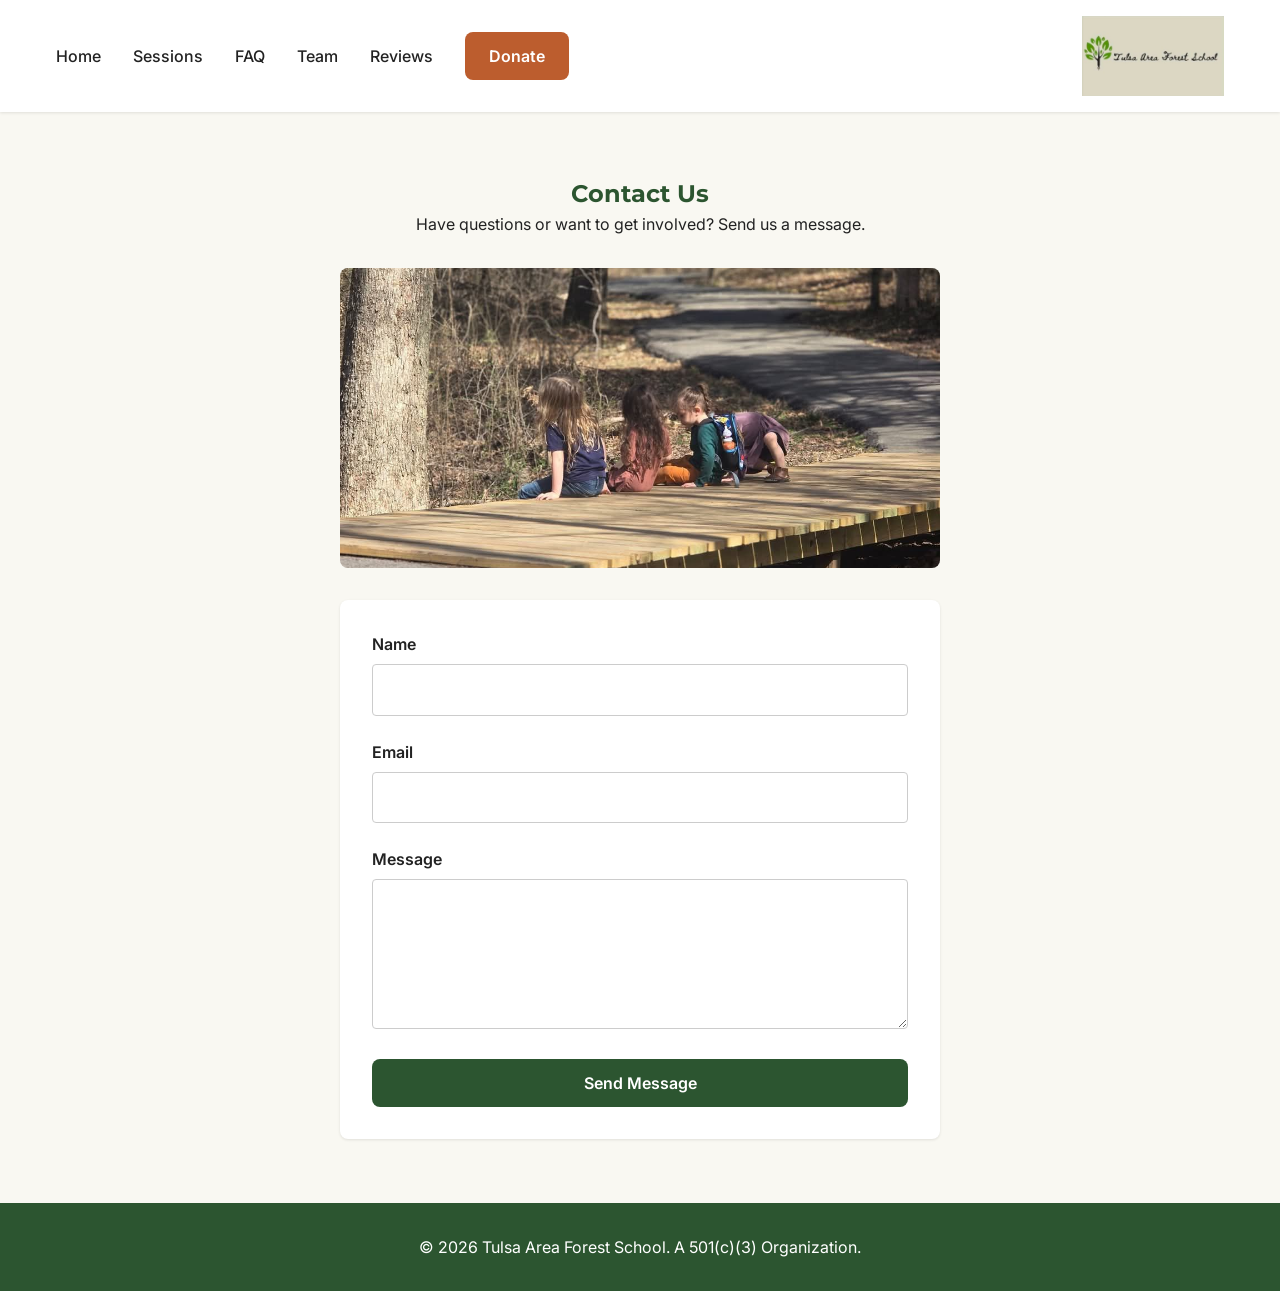
==== contact.html @ d59ee979 "Initial commit" ====
<!DOCTYPE html>
<html lang="en">

<head>
    <meta charset="UTF-8">
    <meta name="viewport" content="width=device-width, initial-scale=1.0">
    <title>Contact Us | Tulsa Area Forest School</title>
    <link rel="preconnect" href="https://fonts.googleapis.com">
    <link rel="preconnect" href="https://fonts.gstatic.com" crossorigin>
    <link
        href="https://fonts.googleapis.com/css2?family=Inter:wght@400;500;600&family=Montserrat:wght@500;600;700&display=swap"
        rel="stylesheet">
    <link rel="stylesheet" href="styles/main.css">
    <style>
        .contact-form {
            max-width: 600px;
            margin: 0 auto;
            text-align: left;
            background: white;
            padding: 2rem;
            border-radius: var(--radius-md);
            box-shadow: var(--shadow-sm);
        }

        .form-group {
            margin-bottom: 1.5rem;
        }

        .form-label {
            display: block;
            margin-bottom: 0.5rem;
            font-weight: 600;
        }

        .form-input,
        .form-textarea {
            width: 100%;
            padding: 0.8rem;
            border: 1px solid #ccc;
            border-radius: var(--radius-sm);
            font-family: inherit;
        }

        .form-textarea {
            resize: vertical;
            min-height: 150px;
        }
    </style>
</head>

<body>
    <header class="site-header">
        <div class="container header-inner">
            <a href="index.html" class="logo">
                <img src="assets/images/logo.jpg" alt="Tulsa Area Forest School Logo" width="100">
            </a>
            <nav class="main-nav">
                <ul class="nav-list">
                    <li><a href="index.html" class="nav-link">Home</a></li>

                    <li><a href="sessions.html" class="nav-link">Sessions</a></li>
                    <li><a href="faq.html" class="nav-link">FAQ</a></li>
                    <li><a href="team.html" class="nav-link">Team</a></li>
                    <li><a href="reviews.html" class="nav-link">Reviews</a></li>
                    <li><a href="donations.html" class="btn btn-secondary">Donate</a></li>
                </ul>
                <button class="mobile-menu-toggle" aria-label="Toggle Menu">
                    <span class="bar"></span>
                    <span class="bar"></span>
                    <span class="bar"></span>
                </button>
            </nav>
        </div>
    </header>

    <main>
        <section class="section text-center">
            <div class="container">
                <h1>Contact Us</h1>
                <p style="margin-bottom: 2rem;">Have questions or want to get involved? Send us a message.</p>

                <div style="max-width: 600px; margin: 0 auto 2rem;">
                    <img src="assets/images/kids-on-a-bridge.jpg" alt="Children gathering outdoors"
                        style="width: 100%; height: 300px; object-fit: cover; border-radius: var(--radius-md);">
                </div>

                <form class="contact-form" action="#" method="POST">
                    <div class="form-group">
                        <label for="name" class="form-label">Name</label>
                        <input type="text" id="name" name="name" class="form-input" required>
                    </div>
                    <div class="form-group">
                        <label for="email" class="form-label">Email</label>
                        <input type="email" id="email" name="email" class="form-input" required>
                    </div>
                    <div class="form-group">
                        <label for="message" class="form-label">Message</label>
                        <textarea id="message" name="message" class="form-textarea" required></textarea>
                    </div>
                    <button type="submit" class="btn btn-primary" style="width: 100%;">Send Message</button>
                </form>
            </div>
        </section>
    </main>

    <footer class="site-footer"
        style="background: var(--clr-primary); color: white; padding: 2rem 0; margin-top: auto;">
        <div class="container text-center">
            <p>&copy; 2026 Tulsa Area Forest School. A 501(c)(3) Organization.</p>
        </div>
    </footer>

    <script src="scripts/main.js"></script>
</body>

</html>
---- styles/main.css ----
@import 'variables.css';
@import 'reset.css';
@import 'header.css';

/* Global Styles */
body {
    display: flex;
    flex-direction: column;
    min-height: 100vh;
}

/* Typography Utilities */
.text-center {
    text-align: center;
}

.text-primary {
    color: var(--clr-primary);
}

.text-secondary {
    color: var(--clr-secondary);
}

/* Animation Utilities */
.fade-in {
    opacity: 0;
    transform: translateY(20px);
    transition: opacity 0.6s ease-out, transform 0.6s ease-out;
}

.fade-in.visible {
    opacity: 1;
    transform: translateY(0);
}

/* Social Icons */
.social-icon {
    display: inline-flex;
    align-items: center;
    justify-content: center;
    width: 40px;
    height: 40px;
    border-radius: 50%;
    background-color: rgba(255, 255, 255, 0.2);
    color: white;
    margin: 0 0.5rem;
    transition: all 0.3s ease;
}

.social-icon:hover {
    background-color: var(--clr-secondary);
    transform: translateY(-3px);
}

/* Layout Utilities */
.container {
    width: 100%;
    max-width: 1200px;
    margin-inline: auto;
    padding-inline: var(--spacing-sm);
}

.section {
    padding-block: var(--spacing-lg);
}

/* Button Component */
.btn {
    display: inline-block;
    padding: 0.75em 1.5em;
    border-radius: var(--radius-md);
    font-weight: 600;
    transition: all 0.3s ease;
    cursor: pointer;
    border: none;
}

.btn-primary {
    background-color: var(--clr-primary);
    color: var(--clr-white);
}

.btn-primary:hover {
    background-color: var(--clr-primary-light);
    transform: translateY(-2px);
    box-shadow: var(--shadow-md);
}

.btn-secondary {
    background-color: var(--clr-secondary);
    color: var(--clr-white);
}

.btn-secondary:hover {
    opacity: 0.9;
    transform: translateY(-2px);
}

/* Session Description Truncation */
.class-description {
    margin-bottom: 1rem;
    line-height: 1.6;
}

.class-card {
    display: flex;
    flex-direction: column;
    /* ensure cards are equal height in the grid */
    height: 100%;
}

.class-card h3 {
    margin-top: 0;
}

.class-card .btn {
    margin-top: auto;
    /* Pushes button to bottom if we want aligned buttons, 
                         but with expanding text that might behave oddly. 
                         Let's keep it simple. */
    align-self: flex-start;
}
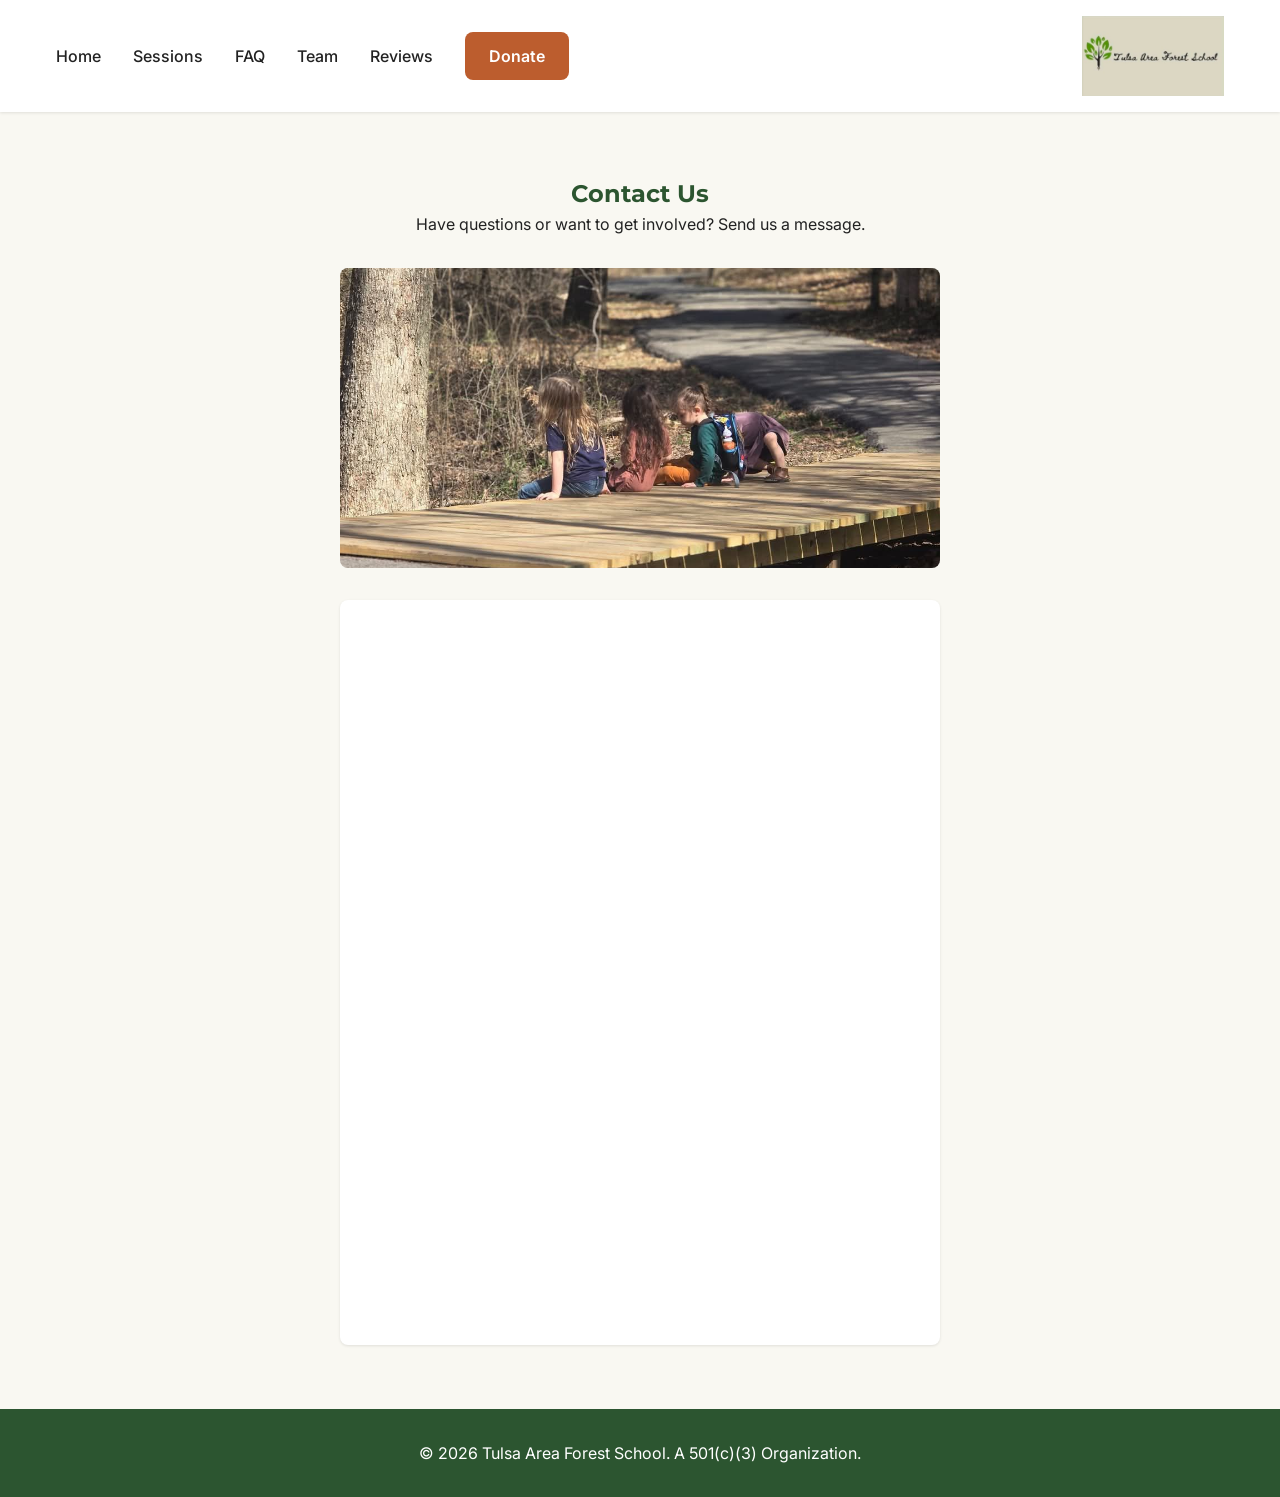
==== commit dce98bf2: "Replace contact form with Tally embed" ====
--- a/contact.html
+++ b/contact.html
@@ -12,7 +12,7 @@
         rel="stylesheet">
     <link rel="stylesheet" href="styles/main.css">
     <style>
-        .contact-form {
+        .tally-embed-wrap {
             max-width: 600px;
             margin: 0 auto;
             text-align: left;
@@ -20,30 +20,15 @@
             padding: 2rem;
             border-radius: var(--radius-md);
             box-shadow: var(--shadow-sm);
+            overflow: hidden;
         }
 
-        .form-group {
-            margin-bottom: 1.5rem;
-        }
-
-        .form-label {
+        .tally-embed-wrap iframe {
+            width: 100%;
+            max-width: 100%;
             display: block;
-            margin-bottom: 0.5rem;
-            font-weight: 600;
-        }
-
-        .form-input,
-        .form-textarea {
-            width: 100%;
-            padding: 0.8rem;
-            border: 1px solid #ccc;
-            border-radius: var(--radius-sm);
-            font-family: inherit;
-        }
-
-        .form-textarea {
-            resize: vertical;
-            min-height: 150px;
+            border: 0;
+            min-height: min(681px, 80vh);
         }
     </style>
 </head>
@@ -84,21 +69,12 @@
                         style="width: 100%; height: 300px; object-fit: cover; border-radius: var(--radius-md);">
                 </div>
 
-                <form class="contact-form" action="#" method="POST">
-                    <div class="form-group">
-                        <label for="name" class="form-label">Name</label>
-                        <input type="text" id="name" name="name" class="form-input" required>
-                    </div>
-                    <div class="form-group">
-                        <label for="email" class="form-label">Email</label>
-                        <input type="email" id="email" name="email" class="form-input" required>
-                    </div>
-                    <div class="form-group">
-                        <label for="message" class="form-label">Message</label>
-                        <textarea id="message" name="message" class="form-textarea" required></textarea>
-                    </div>
-                    <button type="submit" class="btn btn-primary" style="width: 100%;">Send Message</button>
-                </form>
+                <div class="tally-embed-wrap">
+                    <iframe data-tally-src="https://tally.so/embed/q4jdQd?alignLeft=1&hideTitle=1&transparentBackground=1&dynamicHeight=1"
+                        loading="lazy" width="100%" height="681" frameborder="0" marginheight="0" marginwidth="0"
+                        title="TFS Contact"></iframe>
+                    <script>var d=document,w="https://tally.so/widgets/embed.js",v=function(){"undefined"!=typeof Tally?Tally.loadEmbeds():d.querySelectorAll("iframe[data-tally-src]:not([src])").forEach((function(e){e.src=e.dataset.tallySrc}))};if("undefined"!=typeof Tally)v();else if(d.querySelector('script[src="'+w+'"]')==null){var s=d.createElement("script");s.src=w,s.onload=v,s.onerror=v,d.body.appendChild(s);}</script>
+                </div>
             </div>
         </section>
     </main>
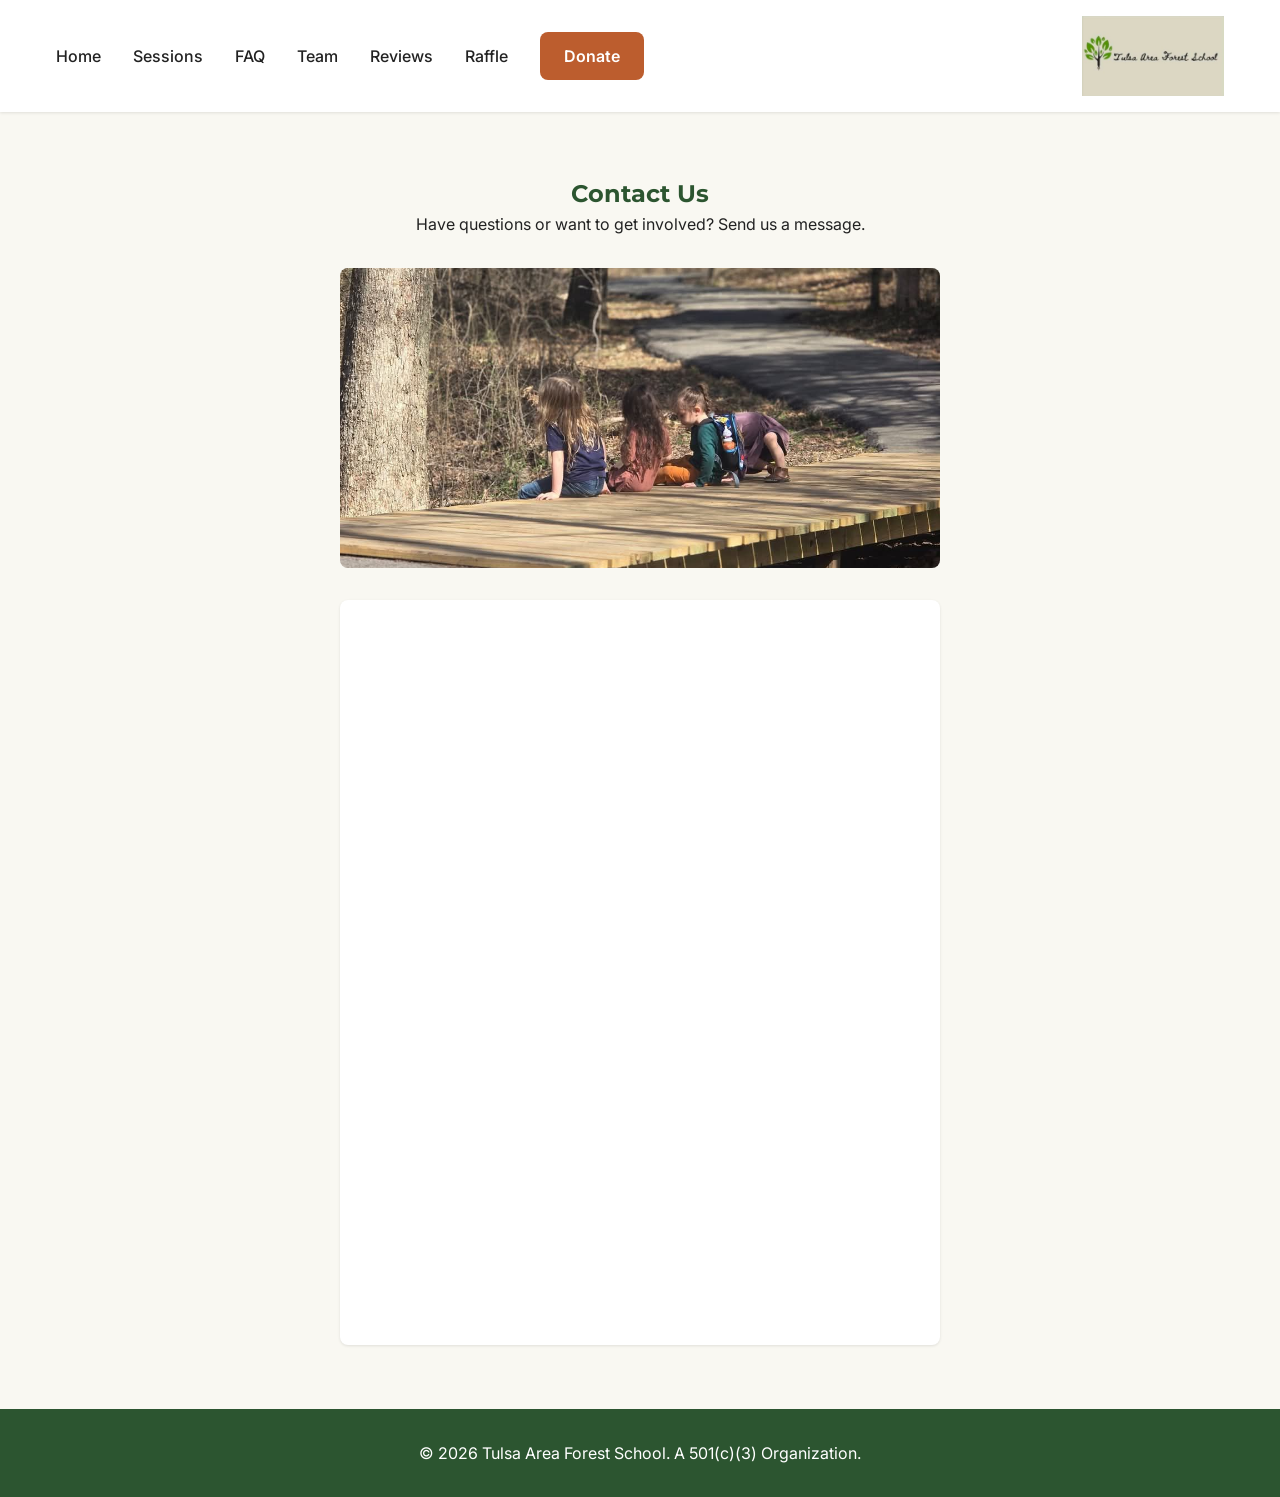
==== commit 22c7a8eb: "Add May raffle page and site links Co-authored-by: Cursor <cursoragent@cursor.com>" ====
--- a/contact.html
+++ b/contact.html
@@ -47,6 +47,7 @@
                     <li><a href="faq.html" class="nav-link">FAQ</a></li>
                     <li><a href="team.html" class="nav-link">Team</a></li>
                     <li><a href="reviews.html" class="nav-link">Reviews</a></li>
+                    <li><a href="raffle.html" class="nav-link">Raffle</a></li>
                     <li><a href="donations.html" class="btn btn-secondary">Donate</a></li>
                 </ul>
                 <button class="mobile-menu-toggle" aria-label="Toggle Menu">
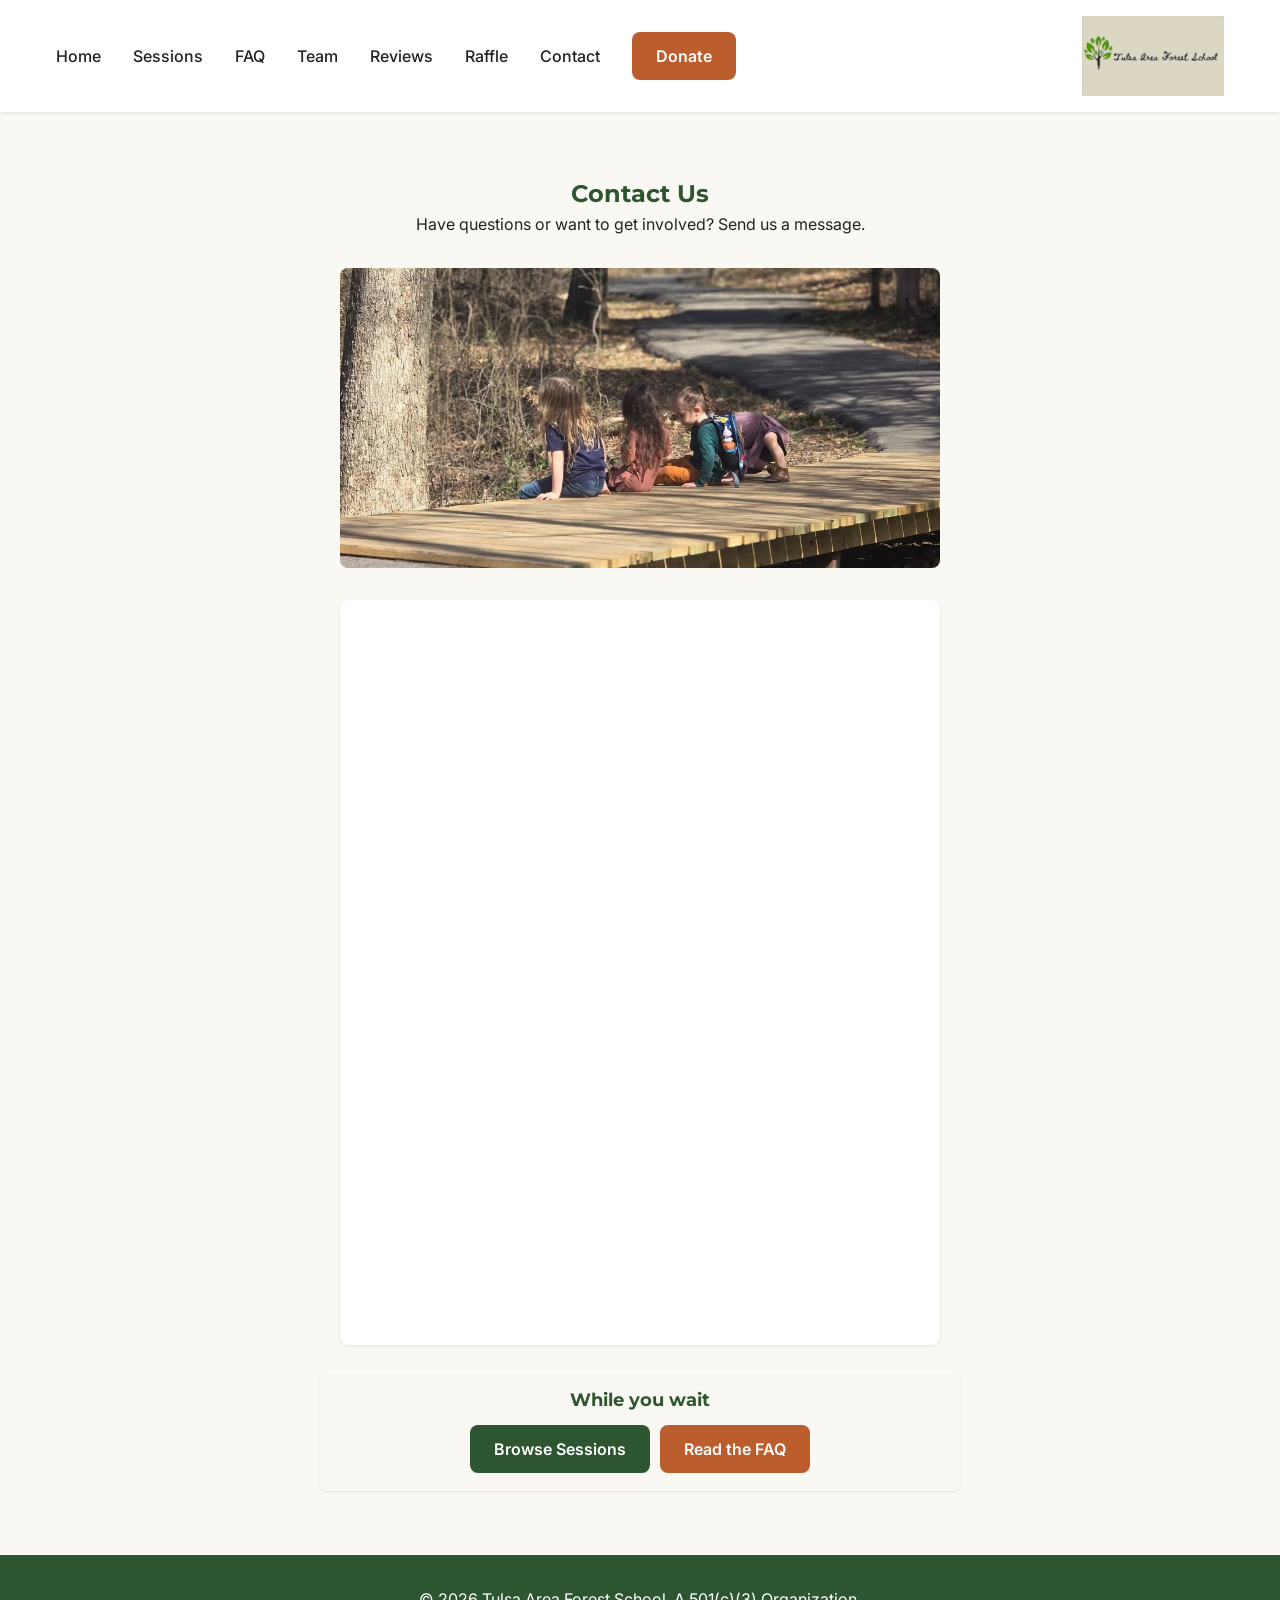
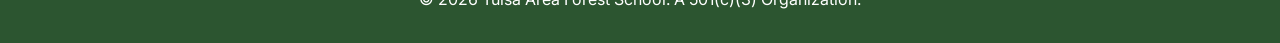
==== commit f85a41f5: "Add sitewide contact nav and CTA blocks" ====
--- a/contact.html
+++ b/contact.html
@@ -48,6 +48,7 @@
                     <li><a href="team.html" class="nav-link">Team</a></li>
                     <li><a href="reviews.html" class="nav-link">Reviews</a></li>
                     <li><a href="raffle.html" class="nav-link">Raffle</a></li>
+                    <li><a href="contact.html" class="nav-link active">Contact</a></li>
                     <li><a href="donations.html" class="btn btn-secondary">Donate</a></li>
                 </ul>
                 <button class="mobile-menu-toggle" aria-label="Toggle Menu">
@@ -76,6 +77,14 @@
                         title="TFS Contact"></iframe>
                     <script>var d=document,w="https://tally.so/widgets/embed.js",v=function(){"undefined"!=typeof Tally?Tally.loadEmbeds():d.querySelectorAll("iframe[data-tally-src]:not([src])").forEach((function(e){e.src=e.dataset.tallySrc}))};if("undefined"!=typeof Tally)v();else if(d.querySelector('script[src="'+w+'"]')==null){var s=d.createElement("script");s.src=w,s.onload=v,s.onerror=v,d.body.appendChild(s);}</script>
                 </div>
+                <div
+                    style="max-width: 640px; margin: 1.5rem auto 0; padding: 1.1rem 1.25rem; background: var(--clr-bg); border-radius: var(--radius-md); box-shadow: var(--shadow-sm);">
+                    <h2 style="margin: 0 0 0.75rem; font-size: 1.1rem; color: var(--clr-primary);">While you wait</h2>
+                    <div style="display: flex; flex-wrap: wrap; gap: 0.65rem; justify-content: center;">
+                        <a href="sessions.html" class="btn btn-primary">Browse Sessions</a>
+                        <a href="faq.html" class="btn btn-secondary">Read the FAQ</a>
+                    </div>
+                </div>
             </div>
         </section>
     </main>
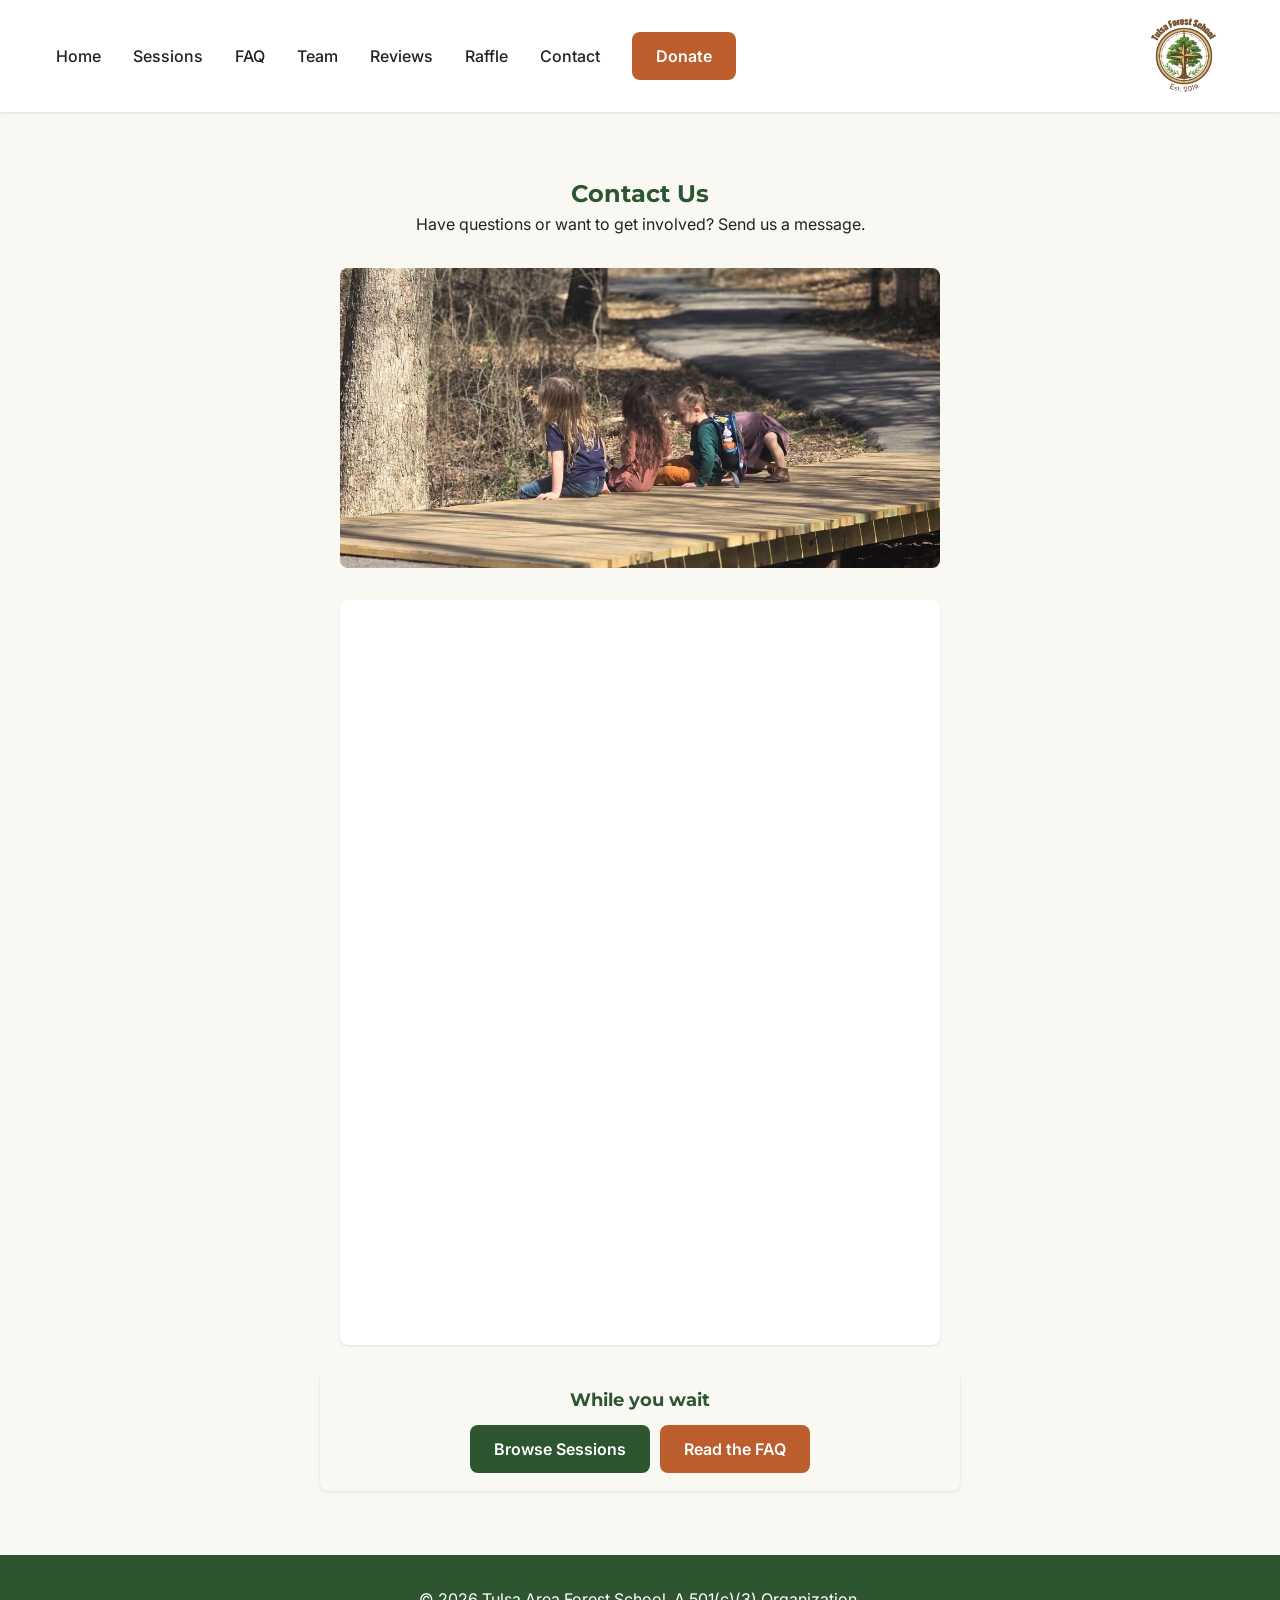
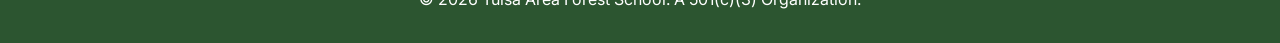
==== commit 9f15c6f0: "Update site CTAs, logo, and homepage raffle card" ====
--- a/contact.html
+++ b/contact.html
@@ -37,7 +37,7 @@
     <header class="site-header">
         <div class="container header-inner">
             <a href="index.html" class="logo">
-                <img src="assets/images/logo.jpg" alt="Tulsa Area Forest School Logo" width="100">
+                <img src="assets/images/Logo-no-background.png" alt="Tulsa Area Forest School logo" width="100">
             </a>
             <nav class="main-nav">
                 <ul class="nav-list">
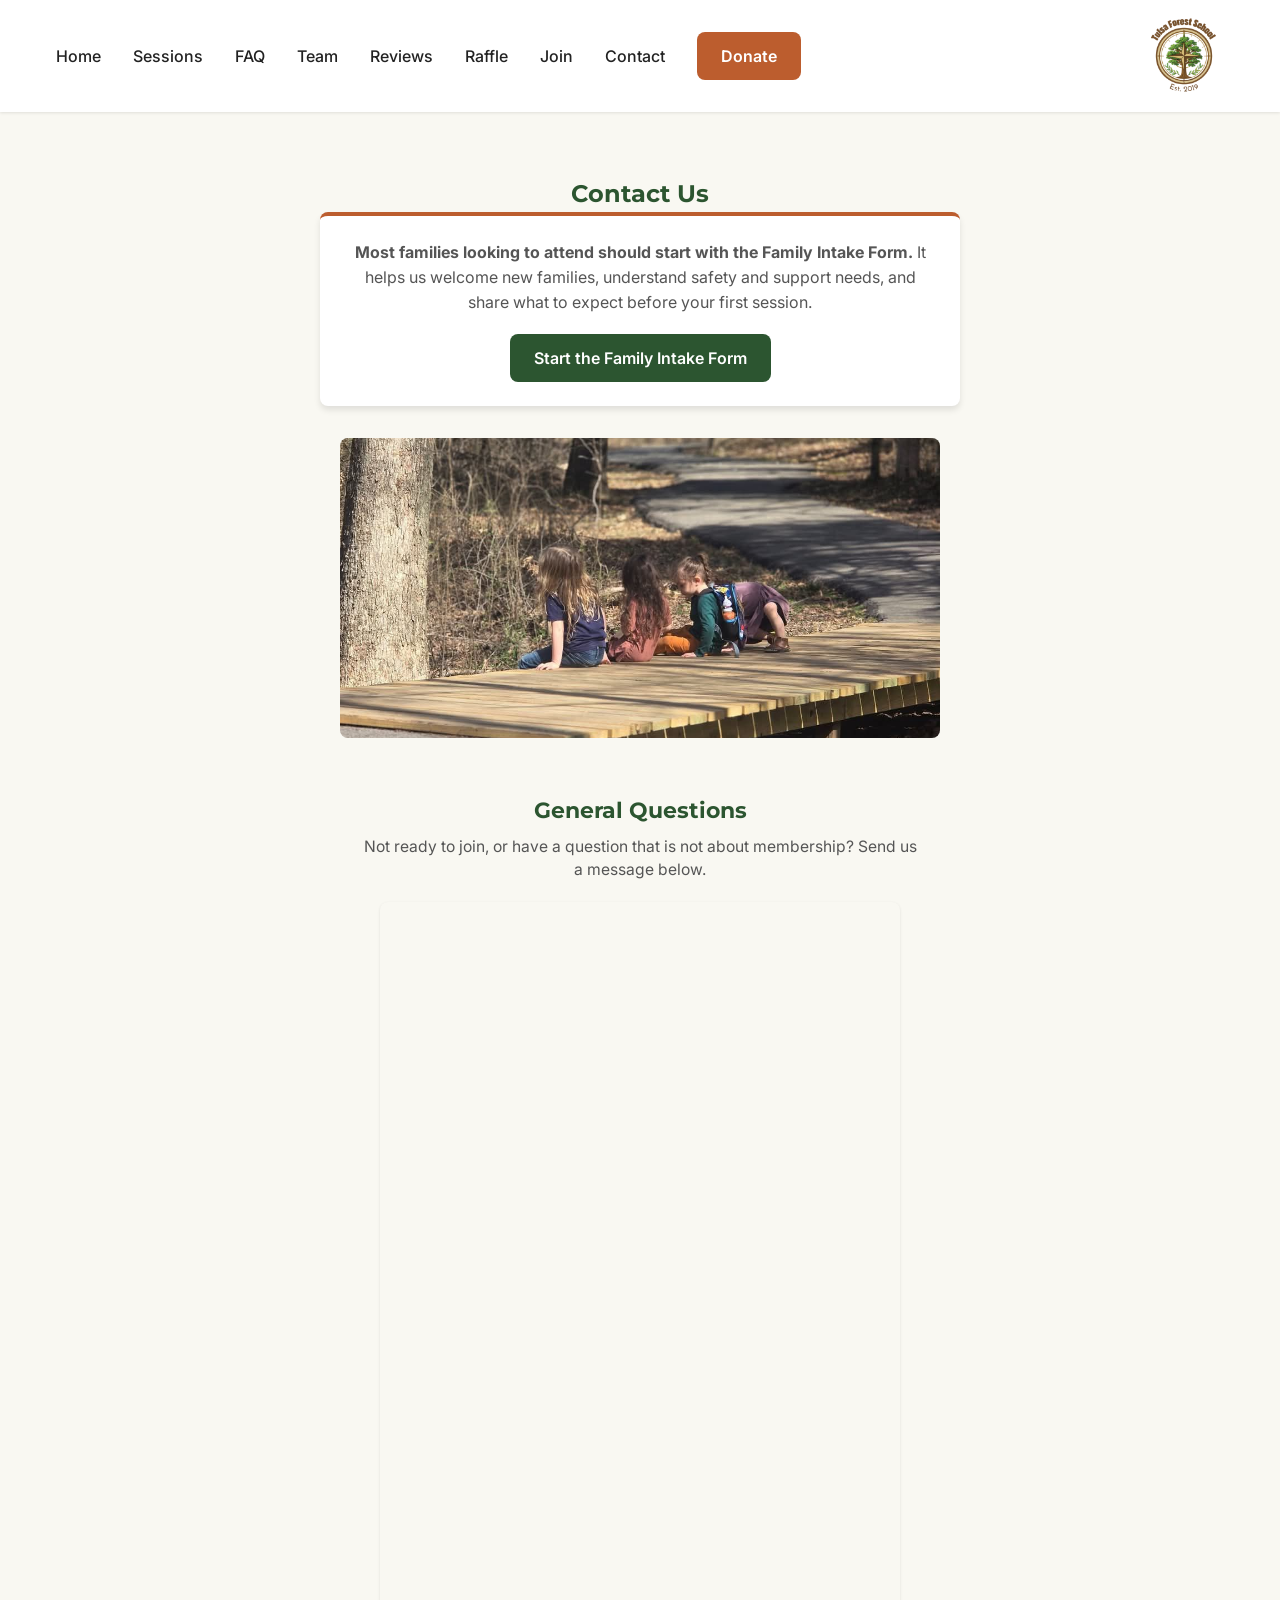
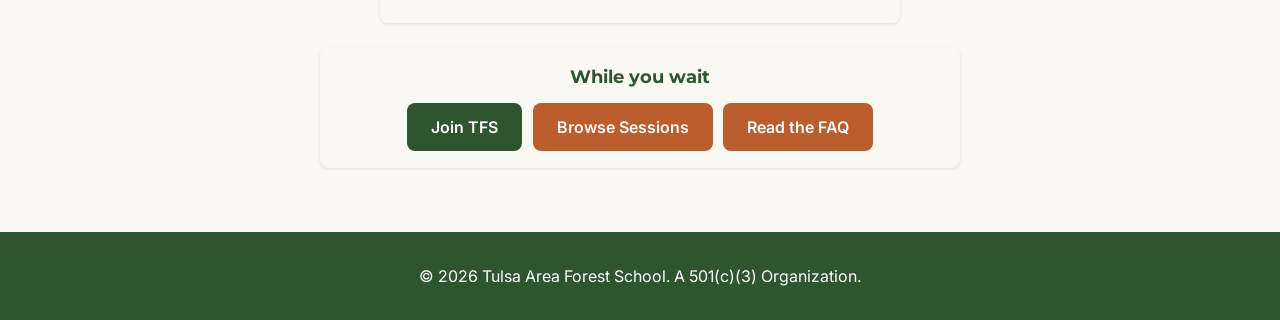
==== commit a6881272: "Add member intake signup page Co-authored-by: Cursor <cursoragent@cursor.com>" ====
--- a/contact.html
+++ b/contact.html
@@ -12,12 +12,45 @@
         rel="stylesheet">
     <link rel="stylesheet" href="styles/main.css">
     <style>
+        .contact-intake-banner {
+            max-width: 640px;
+            margin: 0 auto 2rem;
+            padding: 1.5rem 1.75rem;
+            background: white;
+            border-radius: var(--radius-md);
+            box-shadow: var(--shadow-md);
+            border-top: 4px solid var(--clr-secondary);
+        }
+
+        .contact-intake-banner p {
+            margin-bottom: 1.25rem;
+            color: var(--clr-text-light);
+            line-height: 1.55;
+        }
+
+        .contact-general-section {
+            max-width: 560px;
+            margin: 0 auto;
+            padding-top: 1rem;
+        }
+
+        .contact-general-section h2 {
+            font-size: 1.35rem;
+            margin-bottom: 0.5rem;
+        }
+
+        .contact-general-section > p {
+            color: var(--clr-text-light);
+            margin-bottom: 1.25rem;
+            font-size: 0.98rem;
+        }
+
         .tally-embed-wrap {
-            max-width: 600px;
+            max-width: 520px;
             margin: 0 auto;
             text-align: left;
-            background: white;
-            padding: 2rem;
+            background: var(--clr-bg);
+            padding: 1.25rem 1.5rem;
             border-radius: var(--radius-md);
             box-shadow: var(--shadow-sm);
             overflow: hidden;
@@ -28,7 +61,7 @@
             max-width: 100%;
             display: block;
             border: 0;
-            min-height: min(681px, 80vh);
+            min-height: min(681px, 75vh);
         }
     </style>
 </head>
@@ -48,6 +81,7 @@
                     <li><a href="team.html" class="nav-link">Team</a></li>
                     <li><a href="reviews.html" class="nav-link">Reviews</a></li>
                     <li><a href="raffle.html" class="nav-link">Raffle</a></li>
+                    <li><a href="join.html" class="nav-link">Join</a></li>
                     <li><a href="contact.html" class="nav-link active">Contact</a></li>
                     <li><a href="donations.html" class="btn btn-secondary">Donate</a></li>
                 </ul>
@@ -64,24 +98,37 @@
         <section class="section text-center">
             <div class="container">
                 <h1>Contact Us</h1>
-                <p style="margin-bottom: 2rem;">Have questions or want to get involved? Send us a message.</p>
 
-                <div style="max-width: 600px; margin: 0 auto 2rem;">
+                <div class="contact-intake-banner">
+                    <p><strong>Most families looking to attend should start with the Family Intake Form.</strong> It
+                        helps us welcome new families, understand safety and support needs, and share what to expect
+                        before your first session.</p>
+                    <a href="join.html" class="btn btn-primary">Start the Family Intake Form</a>
+                </div>
+
+                <div style="max-width: 600px; margin: 0 auto 2.5rem;">
                     <img src="assets/images/kids-on-a-bridge.jpg" alt="Children gathering outdoors"
                         style="width: 100%; height: 300px; object-fit: cover; border-radius: var(--radius-md);">
                 </div>
 
-                <div class="tally-embed-wrap">
-                    <iframe data-tally-src="https://tally.so/embed/q4jdQd?alignLeft=1&hideTitle=1&transparentBackground=1&dynamicHeight=1"
-                        loading="lazy" width="100%" height="681" frameborder="0" marginheight="0" marginwidth="0"
-                        title="TFS Contact"></iframe>
-                    <script>var d=document,w="https://tally.so/widgets/embed.js",v=function(){"undefined"!=typeof Tally?Tally.loadEmbeds():d.querySelectorAll("iframe[data-tally-src]:not([src])").forEach((function(e){e.src=e.dataset.tallySrc}))};if("undefined"!=typeof Tally)v();else if(d.querySelector('script[src="'+w+'"]')==null){var s=d.createElement("script");s.src=w,s.onload=v,s.onerror=v,d.body.appendChild(s);}</script>
+                <div class="contact-general-section">
+                    <h2>General Questions</h2>
+                    <p>Not ready to join, or have a question that is not about membership? Send us a message below.</p>
+
+                    <div class="tally-embed-wrap">
+                        <iframe data-tally-src="https://tally.so/embed/q4jdQd?alignLeft=1&hideTitle=1&transparentBackground=1&dynamicHeight=1"
+                            loading="lazy" width="100%" height="681" frameborder="0" marginheight="0" marginwidth="0"
+                            title="TFS Contact"></iframe>
+                        <script>var d=document,w="https://tally.so/widgets/embed.js",v=function(){"undefined"!=typeof Tally?Tally.loadEmbeds():d.querySelectorAll("iframe[data-tally-src]:not([src])").forEach((function(e){e.src=e.dataset.tallySrc}))};if("undefined"!=typeof Tally)v();else if(d.querySelector('script[src="'+w+'"]')==null){var s=d.createElement("script");s.src=w,s.onload=v,s.onerror=v,d.body.appendChild(s);}</script>
+                    </div>
                 </div>
+
                 <div
                     style="max-width: 640px; margin: 1.5rem auto 0; padding: 1.1rem 1.25rem; background: var(--clr-bg); border-radius: var(--radius-md); box-shadow: var(--shadow-sm);">
                     <h2 style="margin: 0 0 0.75rem; font-size: 1.1rem; color: var(--clr-primary);">While you wait</h2>
                     <div style="display: flex; flex-wrap: wrap; gap: 0.65rem; justify-content: center;">
-                        <a href="sessions.html" class="btn btn-primary">Browse Sessions</a>
+                        <a href="join.html" class="btn btn-primary">Join TFS</a>
+                        <a href="sessions.html" class="btn btn-secondary">Browse Sessions</a>
                         <a href="faq.html" class="btn btn-secondary">Read the FAQ</a>
                     </div>
                 </div>
@@ -99,4 +146,4 @@
     <script src="scripts/main.js"></script>
 </body>
 
-</html>+</html>
